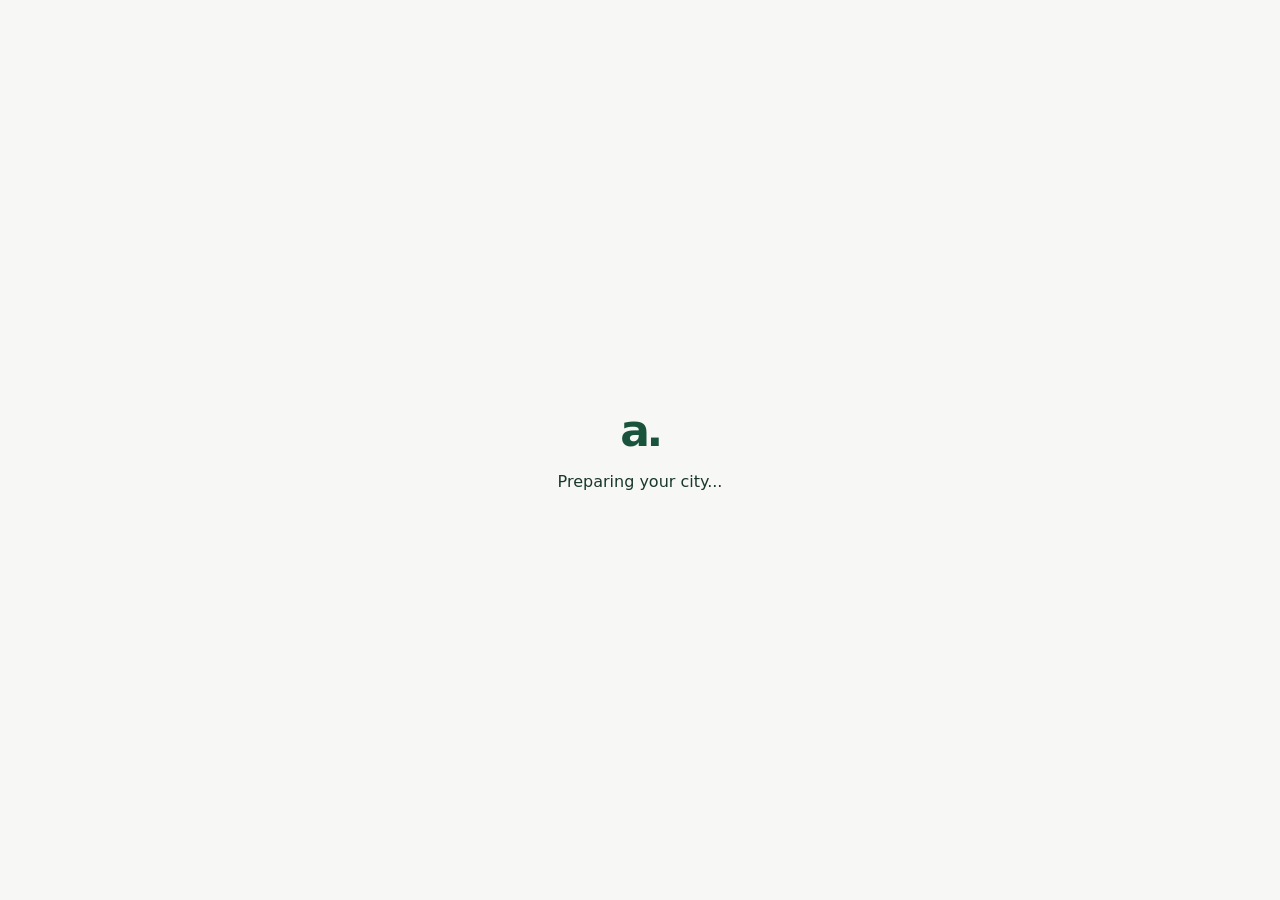
==== live/index.html @ 1bcb5bc0 "Enhancements" ====
<!doctype html>
<html lang="en"><head>
<meta charset="utf-8"/><meta name="viewport" content="width=device-width, initial-scale=1"/>
<meta name="theme-color" content="#f7f8f5"/><meta name="color-scheme" content="light dark"/>
<meta name="description" content="AUNO live alpha — discover communities, participate in free events and meet people safely."/>
<title>AUNO — Community Alpha</title>
<link rel="icon" href="./favicon.svg" type="image/svg+xml"/>
<script src="./theme.js"></script>
<link rel="stylesheet" href="./styles.css"/>
<script src="./config.js"></script>
<script type="module" src="./app.js"></script>
</head><body><div id="app"><div class="boot"><span class="logo">a.</span><p>Preparing your city...</p></div></div><div id="toasts" role="status" aria-live="polite"></div></body></html>
---- live/styles.css ----
:root{font-family:Inter,system-ui,-apple-system,'Segoe UI',sans-serif;color-scheme:light;--bg:#f7f8f5;--paper:#fff;--ink:#19372a;--muted:#6a8074;--edge:#e0e8df;--brand:#19533c;--brand-hover:#2b7557;--contrast:#fff;--mint:#e7f3dc;--focus:#40866b;--shadow:0 16px 40px #16332412}
html[data-theme=dark]{color-scheme:dark;--bg:#0d1915;--paper:#15261e;--ink:#edf6ed;--muted:#acc1b0;--edge:#2b4939;--brand:#d0eda1;--brand-hover:#e3f7bc;--contrast:#173a2a;--mint:#253f2f;--focus:#a8e2ad;--shadow:0 16px 45px #0005}
*{box-sizing:border-box}body{margin:0;background:var(--bg);color:var(--ink);min-width:320px}button,input,select,textarea{font:inherit}button{cursor:pointer}a{color:inherit}button:focus-visible,a:focus-visible,input:focus-visible,textarea:focus-visible,select:focus-visible{outline:3px solid var(--focus);outline-offset:2px}h1,h2,h3,p{margin:0}h1{font-size:clamp(30px,4vw,50px);line-height:1.05;letter-spacing:-.045em}h2{font-size:clamp(21px,2.5vw,28px);letter-spacing:-.03em}h3{font-size:17px}p{line-height:1.7}.muted{color:var(--muted)}.small{font-size:12px}.boot{min-height:100vh;display:grid;place-content:center;text-align:center;gap:12px}.logo{font-size:44px;font-weight:850;letter-spacing:-.08em;color:var(--brand)}.app{min-height:100vh}.topbar{position:sticky;top:0;z-index:10;display:flex;justify-content:space-between;gap:15px;align-items:center;padding:14px max(20px,calc((100vw - 1260px)/2));background:var(--paper);border-bottom:1px solid var(--edge);box-shadow:0 3px 15px #00000007}.brand{display:flex;align-items:center;gap:12px}.brand-mark{display:grid;place-items:center;background:var(--brand);color:var(--contrast);width:40px;height:40px;border-radius:13px;font-size:25px;font-weight:800;letter-spacing:-.08em}.brand small{display:block;color:var(--muted);font-size:10px}.toolbar{display:flex;align-items:center;gap:8px;flex-wrap:wrap}.btn{border:1px solid transparent;background:var(--brand);color:var(--contrast);border-radius:12px;padding:11px 15px;min-height:42px;display:inline-flex;align-items:center;justify-content:center;gap:7px;font-size:12px;font-weight:730;text-decoration:none}.btn:hover{background:var(--brand-hover)}.btn:disabled{opacity:.5;cursor:wait}.btn.secondary{border-color:var(--edge);background:var(--paper);color:var(--ink)}.btn.secondary:hover{background:var(--mint)}.chip{display:inline-flex;align-items:center;gap:5px;background:var(--mint);color:var(--ink);padding:7px 10px;border-radius:99px;font-size:10px;font-weight:750}.shell{max-width:1280px;padding:24px 22px 100px;margin:0 auto}.nav{display:flex;gap:8px;overflow:auto;padding-bottom:14px;margin-bottom:20px}.nav button{white-space:nowrap;border:1px solid var(--edge);background:var(--paper);color:var(--muted);padding:12px 16px;border-radius:12px;font-size:12px;font-weight:700}.nav button.active{background:var(--mint);color:var(--ink);border-color:var(--brand)}.banner{border:1px solid var(--edge);border-radius:20px;background:linear-gradient(135deg,#173e31,#2b6a4e);color:#fff;padding:30px;display:flex;justify-content:space-between;gap:18px;align-items:flex-start}.banner h1{font-size:clamp(26px,3vw,40px)}.banner p{max-width:650px;color:#e3f3e7;font-size:13px;margin-top:12px}.section{margin-top:27px}.section-head{display:flex;justify-content:space-between;gap:15px;align-items:end;margin-bottom:15px}.section-head p{font-size:12px;color:var(--muted);margin-top:5px}.grid{display:grid;grid-template-columns:repeat(3,minmax(0,1fr));gap:16px}.card{background:var(--paper);border:1px solid var(--edge);border-radius:19px;padding:20px;min-width:0;display:flex;flex-direction:column;gap:12px;box-shadow:var(--shadow)}.card .meta{color:var(--muted);font-size:11px}.card .sub{color:var(--muted);font-size:12px;line-height:1.6;flex:1}.card .actions{display:flex;gap:9px;flex-wrap:wrap;justify-content:space-between;align-items:center}.card .price{font-size:19px;font-weight:850}.card .tagline{color:var(--brand);font-weight:800;letter-spacing:.09em;text-transform:uppercase;font-size:10px}.notice{background:var(--mint);border:1px solid var(--edge);border-radius:13px;padding:14px 17px;font-size:12px;line-height:1.65}.notice.warning{background:#f8ecdd;color:#765431;border-color:#ebc9a5}html[data-theme=dark] .notice.warning{background:#432d1c;color:#ffdfb8;border-color:#735439}.empty{padding:35px;text-align:center;border:1px dashed var(--edge);border-radius:19px;color:var(--muted);background:var(--paper)}.form{max-width:620px;background:var(--paper);border:1px solid var(--edge);padding:25px;border-radius:20px;box-shadow:var(--shadow)}.form label{display:block;margin:16px 0 4px;font-size:12px;font-weight:750}.form input,.form select,.form textarea{width:100%;border:1px solid var(--edge);padding:12px 14px;background:var(--paper);color:var(--ink);border-radius:11px;min-height:44px}.form textarea{min-height:100px}.form .btn{margin-top:18px}.form small{color:var(--muted)}.split{display:grid;grid-template-columns:1fr 1fr;gap:16px}.kv{display:flex;align-items:center;justify-content:space-between;gap:12px;padding:12px 0;border-bottom:1px solid var(--edge);font-size:13px}.kpi-grid{display:grid;grid-template-columns:repeat(4,minmax(0,1fr));gap:13px}.kpi{border:1px solid var(--edge);border-radius:16px;padding:18px;background:var(--paper)}.kpi strong{display:block;font-size:28px;margin-top:9px}.kpi small{color:var(--muted)}.bars{display:flex;flex-direction:column;gap:13px}.bar-head{display:flex;justify-content:space-between;font-size:11px;margin-bottom:6px}.bar-track{height:9px;background:var(--mint);border-radius:99px;overflow:hidden}.bar-track i{display:block;height:100%;background:var(--brand);border-radius:99px}.list{display:flex;flex-direction:column;gap:11px}.row-item{display:flex;justify-content:space-between;align-items:center;gap:15px;padding:15px;border:1px solid var(--edge);border-radius:12px}.row-item p{font-size:12px;color:var(--muted)}.appearance{display:flex;gap:7px;flex-wrap:wrap}.appearance button{border:1px solid var(--edge);border-radius:10px;background:var(--paper);color:var(--ink);padding:10px 13px;font-size:12px;font-weight:750}.appearance button.active{background:var(--mint);border-color:var(--brand)}.login-hero{background:linear-gradient(135deg,#173c32,#256b52);border-radius:25px;padding:50px;color:white;margin-bottom:25px}.login-hero p{max-width:610px;font-size:14px;color:#e0f1e4;margin-top:15px}.footer{font-size:11px;color:var(--muted);padding:30px 0;text-align:center}.screenreader{position:absolute;left:-10000px}#toasts{position:fixed;right:20px;bottom:20px;z-index:60}.toast{background:var(--brand);color:var(--contrast);padding:14px 18px;border-radius:13px;box-shadow:var(--shadow);font-size:13px;max-width:350px}.toast.error{background:#953b34;color:white}
@media(max-width:950px){.grid{grid-template-columns:repeat(2,minmax(0,1fr))}.kpi-grid{grid-template-columns:repeat(2,minmax(0,1fr))}.topbar{padding:12px 18px}.banner{padding:24px}}
@media(max-width:620px){.grid,.split{grid-template-columns:1fr}.shell{padding:18px 14px 80px}.topbar{align-items:flex-start}.toolbar .btn{padding:9px 11px}.banner{flex-direction:column;padding:23px}.card{padding:17px}.kpi{padding:13px}.row-item{align-items:flex-start;flex-direction:column}.login-hero{padding:30px 23px}.brand small{display:none}}
@media(prefers-reduced-motion:reduce){*,*:before,*:after{scroll-behavior:auto!important;animation-duration:.01ms!important;transition-duration:.01ms!important}}
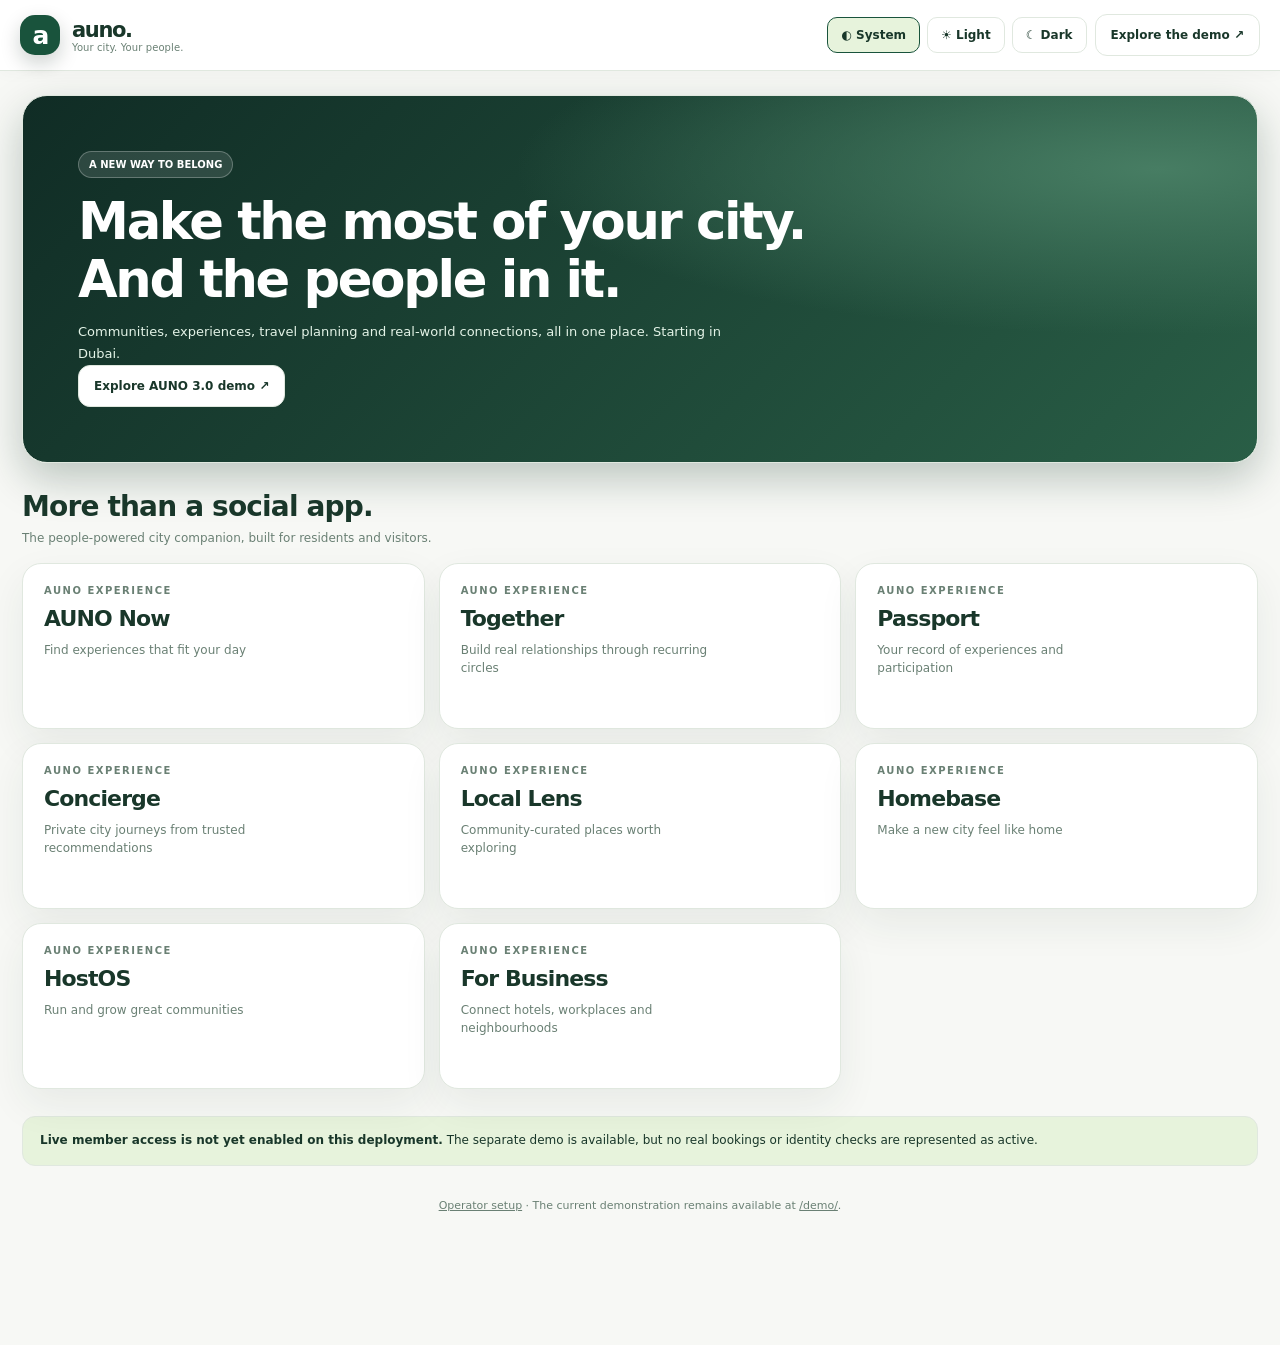
==== commit a137a2ee: "MVP Stage 1" ====
--- a/live/index.html
+++ b/live/index.html
@@ -2,11 +2,12 @@
 <html lang="en"><head>
 <meta charset="utf-8"/><meta name="viewport" content="width=device-width, initial-scale=1"/>
 <meta name="theme-color" content="#f7f8f5"/><meta name="color-scheme" content="light dark"/>
-<meta name="description" content="AUNO live alpha — discover communities, participate in free events and meet people safely."/>
-<title>AUNO — Community Alpha</title>
+<meta name="description" content="AUNO connects real people, approved communities, free experiences and city journeys."/>
+<title>AUNO — Find your people. Experience your city.</title>
 <link rel="icon" href="./favicon.svg" type="image/svg+xml"/>
 <script src="./theme.js"></script>
-<link rel="stylesheet" href="./styles.css"/>
+<link rel="stylesheet" href="./styles.css"/><link rel="stylesheet" href="./experiences.css"/>
+<link rel="manifest" href="./manifest.webmanifest"/>
 <script src="./config.js"></script>
 <script type="module" src="./app.js"></script>
 </head><body><div id="app"><div class="boot"><span class="logo">a.</span><p>Preparing your city...</p></div></div><div id="toasts" role="status" aria-live="polite"></div></body></html>
--- a/live/experiences.css
+++ b/live/experiences.css
@@ -0,0 +1,5 @@
+/* AUNO production visual system — refined spacing, native dark mode and responsive controls. */
+:root{--violet:#ad93ea;--soft-ink:#d8e5d7}html{scroll-behavior:smooth}html[data-theme=dark] body{background:radial-gradient(ellipse at 92% 0%,#192d25 0,transparent 34%),var(--bg)}.topbar{backdrop-filter:blur(22px);-webkit-backdrop-filter:blur(22px)}.topbar,.card,.kpi{transition:background-color .18s ease,border-color .18s ease}.brand-mark{border-radius:15px;box-shadow:0 8px 20px #081f1533}.brand strong{font-size:21px;letter-spacing:-.065em}.brand small{letter-spacing:.01em}.nav{scrollbar-width:thin;scrollbar-color:var(--edge) transparent}.nav button{transition:background .16s,color .16s,transform .16s}.nav button:hover{transform:translateY(-1px);background:var(--mint)}.banner{background:radial-gradient(ellipse at 92% 20%,#477d63 0%,transparent 40%),linear-gradient(135deg,#102c25,#295e46);border-radius:25px;padding:clamp(27px,5vw,55px);box-shadow:0 16px 42px #0b2e2040}.banner h1{letter-spacing:-.045em;line-height:1.13;max-width:760px}.life-banner{min-height:250px;align-items:center}.life-banner h1{font-size:clamp(35px,4vw,57px);margin-top:15px}.chip.inverse{background:#ffffff1e;color:white;border:1px solid #ffffff42}.experience-grid{display:grid;grid-template-columns:repeat(3,minmax(0,1fr));gap:14px}.experience-tile{position:relative;min-height:166px;padding:21px;text-align:left;background:var(--paper);color:var(--ink);border:1px solid var(--edge);border-radius:19px;display:flex;flex-direction:column;align-items:flex-start;gap:10px;box-shadow:var(--shadow);transition:transform .18s,border-color .18s,box-shadow .18s}.experience-tile:hover{transform:translateY(-3px);border-color:var(--brand);box-shadow:0 18px 38px #07180d17}.experience-tile .eyebrow{color:var(--muted);font-size:10px;letter-spacing:.15em;font-weight:900}.experience-tile strong{font-size:22px;letter-spacing:-.04em}.experience-tile small{font-size:12px;color:var(--muted);max-width:250px;line-height:1.5}.experience-tile>span:last-child{position:absolute;top:20px;right:20px;font-size:22px;color:var(--brand)}.filter-tray{display:flex;gap:15px;background:var(--paper);border:1px solid var(--edge);border-radius:16px;padding:14px 19px;margin:23px 0}.filter-tray label{display:flex;align-items:center;gap:10px;font-size:12px;font-weight:700}.filter-tray select{min-width:150px;background:var(--bg);border:1px solid var(--edge);color:var(--ink);border-radius:10px;padding:10px}.card-footer{display:flex;align-items:center;justify-content:space-between;gap:10px;flex-wrap:wrap;margin-top:auto}.card h3{letter-spacing:-.015em}.card .sub{color:var(--muted)}.task-check{display:flex;align-items:center;gap:10px;font-size:13px;font-weight:600}.task-check input{accent-color:var(--brand);width:18px;height:18px;flex-shrink:0}.chart-bars{min-height:240px;display:flex;align-items:flex-end;gap:12px;overflow:auto;margin-top:20px}.chart-column{display:flex;align-items:center;flex-direction:column;justify-content:flex-end;gap:9px;flex:1;min-width:58px;height:208px}.chart-column .chart-fill{min-height:6px;width:min(44px,72%);border-radius:9px 9px 3px 3px;background:linear-gradient(180deg,#acd66e,var(--brand))}.chart-column .chart-count{font-size:12px;font-weight:700}.chart-column small{font-size:10px;color:var(--muted)}.split .card{align-self:start}.form textarea{resize:vertical}.form select[multiple]{min-height:145px}.row-item .toolbar{display:flex;gap:7px;flex-wrap:wrap}.row-item .btn{flex-shrink:0}.notice a{text-decoration:underline;font-weight:800}.footer{line-height:1.75}.login-hero{min-height:260px;display:flex;flex-direction:column;justify-content:center}.login-hero h1{max-width:800px}.form label input[type=checkbox]{width:18px;min-height:18px;accent-color:var(--brand)}
+@media(max-width:970px){.experience-grid{grid-template-columns:repeat(2,minmax(0,1fr))}.filter-tray{flex-wrap:wrap}}
+@media(max-width:600px){.experience-grid{grid-template-columns:1fr}.experience-tile{min-height:125px}.life-banner{min-height:190px}.life-banner h1{font-size:37px}.filter-tray{flex-direction:column}.filter-tray label{justify-content:space-between}.filter-tray select{min-width:60%}.row-item .btn{width:auto}.toolbar .small{max-width:110px;overflow:hidden;text-overflow:ellipsis}.topbar{position:relative}.card{min-width:0}.form{padding:19px}}
+@media(prefers-reduced-motion:reduce){.experience-tile{transition:none}.nav button{transition:none}}
